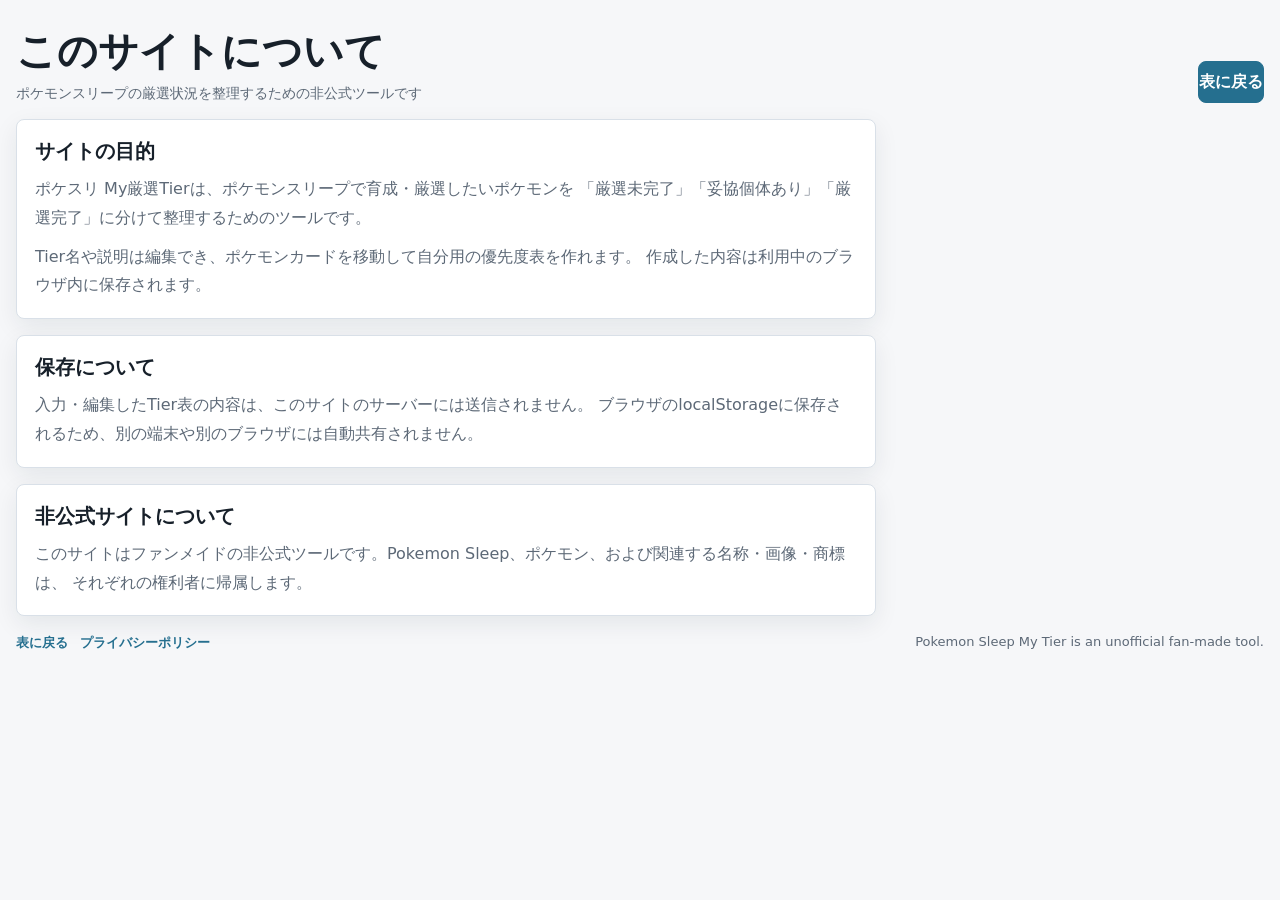
==== about.html @ 9cdc772b "Add about and privacy pages" ====
<!doctype html>
<html lang="ja">
  <head>
    <meta charset="UTF-8" />
    <meta name="viewport" content="width=device-width, initial-scale=1.0" />
    <title>このサイトについて | ポケスリ My厳選Tier</title>
    <link rel="stylesheet" href="styles.css?v=20260520-1" />
  </head>
  <body>
    <div class="app-shell">
      <header class="app-header">
        <div>
          <h1>このサイトについて</h1>
          <p>ポケモンスリープの厳選状況を整理するための非公式ツールです</p>
        </div>
        <div class="header-actions">
          <a class="button-link primary-button" href="index.html">表に戻る</a>
        </div>
      </header>

      <main class="content-page">
        <section>
          <h2>サイトの目的</h2>
          <p>
            ポケスリ My厳選Tierは、ポケモンスリープで育成・厳選したいポケモンを
            「厳選未完了」「妥協個体あり」「厳選完了」に分けて整理するためのツールです。
          </p>
          <p>
            Tier名や説明は編集でき、ポケモンカードを移動して自分用の優先度表を作れます。
            作成した内容は利用中のブラウザ内に保存されます。
          </p>
        </section>

        <section>
          <h2>保存について</h2>
          <p>
            入力・編集したTier表の内容は、このサイトのサーバーには送信されません。
            ブラウザのlocalStorageに保存されるため、別の端末や別のブラウザには自動共有されません。
          </p>
        </section>

        <section>
          <h2>非公式サイトについて</h2>
          <p>
            このサイトはファンメイドの非公式ツールです。Pokemon Sleep、ポケモン、および関連する名称・画像・商標は、
            それぞれの権利者に帰属します。
          </p>
        </section>
      </main>

      <footer class="site-footer">
        <nav aria-label="サイト情報">
          <a href="index.html">表に戻る</a>
          <a href="privacy.html">プライバシーポリシー</a>
        </nav>
        <p>Pokemon Sleep My Tier is an unofficial fan-made tool.</p>
      </footer>
    </div>
  </body>
</html>
---- styles.css ----
:root {
  color-scheme: light;
  --tier-label-width: 96px;
  --bg: #f6f7f9;
  --surface: #ffffff;
  --surface-2: #eef2f6;
  --ink: #17202a;
  --muted: #5d6977;
  --line: #d9e0e8;
  --accent: #256f8f;
  --danger: #b54444;
  --shadow: 0 8px 24px rgba(18, 33, 48, 0.08);
}

* {
  box-sizing: border-box;
}

body {
  margin: 0;
  background: var(--bg);
  color: var(--ink);
  font-family: system-ui, -apple-system, BlinkMacSystemFont, "Segoe UI", sans-serif;
}

button,
input,
.button-link {
  font: inherit;
}

button,
.button-link {
  display: inline-grid;
  place-items: center;
  min-height: 42px;
  border: 1px solid var(--line);
  border-radius: 8px;
  background: var(--surface);
  color: var(--ink);
  font-weight: 700;
  cursor: pointer;
  text-decoration: none;
}

button:active {
  transform: translateY(1px);
}

.app-shell {
  width: min(1280px, 100%);
  margin: 0 auto;
  padding: 16px;
}

.app-header {
  display: flex;
  align-items: flex-end;
  justify-content: space-between;
  gap: 16px;
  padding: 8px 0 16px;
}

.app-header h1 {
  margin: 0;
  font-size: clamp(24px, 5vw, 40px);
  letter-spacing: 0;
}

.app-header p {
  margin: 6px 0 0;
  color: var(--muted);
  font-size: 14px;
}

.header-actions {
  display: flex;
  flex-wrap: wrap;
  justify-content: flex-end;
  gap: 8px;
}

.header-actions button {
  padding: 0 14px;
}

.primary-button {
  background: var(--accent);
  border-color: var(--accent);
  color: white;
}

.danger-button {
  color: var(--danger);
}

.content-page {
  display: grid;
  gap: 16px;
  max-width: 860px;
}

.content-page section {
  background: var(--surface);
  border: 1px solid var(--line);
  border-radius: 8px;
  padding: 18px;
  box-shadow: var(--shadow);
}

.content-page h2 {
  margin: 0 0 10px;
  font-size: 20px;
}

.content-page p {
  margin: 0;
  color: var(--muted);
  line-height: 1.8;
}

.content-page p + p {
  margin-top: 10px;
}

.site-footer {
  display: flex;
  flex-wrap: wrap;
  justify-content: space-between;
  gap: 10px 16px;
  padding: 18px 0 6px;
  color: var(--muted);
  font-size: 13px;
}

.site-footer nav {
  display: flex;
  flex-wrap: wrap;
  gap: 12px;
}

.site-footer a {
  color: var(--accent);
  font-weight: 700;
  text-decoration: none;
}

.site-footer p {
  margin: 0;
}

.workspace {
  display: block;
  overflow-x: auto;
  border: 1px solid var(--line);
  border-radius: 8px;
  background: var(--surface);
  box-shadow: var(--shadow);
}

.board-column {
  display: block;
  min-width: 980px;
}

.tier-panel,
.pokemon-panel,
.compact-panel {
  background: var(--surface);
  border: 0;
  border-radius: 0;
  box-shadow: none;
}

.tier-panel,
.compact-panel {
  min-width: 0;
}

.pokemon-panel,
.status-column {
  display: none;
}

.unfinished-panel {
  min-height: auto;
}

.section-title-row {
  display: flex;
  min-height: 62px;
  align-items: center;
  padding: 12px;
  border-bottom: 1px solid var(--line);
  background: #fbfcfd;
}

.section-title-row h2 {
  margin: 0;
  font-size: 20px;
}

.tier-board {
  padding: 0;
}

.tier-table-header {
  display: grid;
  grid-template-columns: var(--tier-label-width) minmax(220px, 1fr) minmax(220px, 1fr) minmax(220px, 1fr) 36px;
  min-height: 42px;
  border-bottom: 1px solid var(--line);
  background: var(--surface-2);
  color: var(--muted);
  font-size: 12px;
  font-weight: 800;
}

.tier-table-header div {
  display: grid;
  place-items: center;
  padding: 8px;
  border-right: 1px solid var(--line);
}

.tier-table-header div:last-child {
  border-right: 0;
}

.tier-filter-bar {
  display: grid;
  grid-template-columns: minmax(180px, 1fr) auto 160px;
  gap: 10px;
  align-items: center;
  margin-bottom: 12px;
  padding: 12px;
  border: 1px solid var(--line);
  border-radius: 8px;
  background: var(--surface);
  box-shadow: var(--shadow);
}

.tier-row {
  display: grid;
  grid-template-columns: var(--tier-label-width) minmax(220px, 1fr) minmax(220px, 1fr) minmax(220px, 1fr) 36px;
  min-height: 104px;
  border: 1px solid var(--line);
  border-width: 0 0 1px;
  border-radius: 0;
  overflow: hidden;
  background: var(--surface);
}

.tier-row + .tier-row {
  margin-top: 0;
}

.tier-label {
  display: grid;
  place-items: center;
  padding: 8px;
  border-right: 1px solid var(--line);
  background: var(--tier-color);
}

.tier-label input {
  width: 100%;
  border: 0;
  border-radius: 4px;
  background: rgba(255, 255, 255, 0.72);
  color: #101820;
  text-align: center;
  font-size: 22px;
  font-weight: 800;
}

.tier-label .tier-description-input {
  appearance: none;
  margin-top: 6px;
  min-height: 30px;
  border: 0;
  border-radius: 0;
  background: transparent;
  background-color: transparent;
  box-shadow: none;
  padding: 0;
  font-size: 12px;
  font-weight: 700;
  line-height: 1.2;
}

.tier-dropzone {
  display: flex;
  flex-wrap: wrap;
  align-content: flex-start;
  gap: 8px;
  min-height: 104px;
  padding: 8px;
  border-right: 1px solid var(--line);
}

.tier-actions {
  display: grid;
  align-content: center;
  gap: 4px;
  padding: 6px;
  background: var(--surface-2);
}

.tier-actions button {
  min-height: 32px;
  width: 30px;
  padding: 0;
}

.panel-head {
  z-index: 2;
  display: grid;
  gap: 10px;
  padding: 12px;
  min-height: 62px;
  background: #fbfcfd;
  border-bottom: 1px solid var(--line);
  border-radius: 0;
}

.panel-head h2 {
  margin: 0;
  font-size: 18px;
}

#poolCount,
#compromiseCount,
#finishedCount {
  color: var(--muted);
  font-size: 13px;
}

#searchInput {
  width: 100%;
  min-height: 40px;
  border: 1px solid var(--line);
  border-radius: 8px;
  padding: 0 12px;
}

.filter-row {
  display: flex;
  flex-wrap: wrap;
  gap: 6px;
}

.filter-chip {
  min-height: 34px;
  padding: 0 10px;
  border-radius: 6px;
  color: var(--muted);
  font-size: 13px;
}

.filter-chip.active {
  border-color: var(--accent);
  background: rgba(37, 111, 143, 0.1);
  color: var(--accent);
}

#typeFilter {
  min-height: 40px;
  width: 100%;
  border: 1px solid var(--line);
  border-radius: 8px;
  padding: 0 10px;
  background: var(--surface);
  color: var(--ink);
  font: inherit;
}

.pokemon-grid {
  display: grid;
  grid-template-columns: repeat(auto-fill, minmax(86px, 1fr));
  gap: 8px;
  padding: 12px;
}

.compact-board {
  display: grid;
  gap: 0;
  padding: 0;
}

.compact-row {
  grid-template-columns: var(--tier-label-width) minmax(0, 1fr);
  min-height: 104px;
}

.compact-row .tier-label {
  padding: 6px;
}

.compact-row .tier-label strong {
  display: grid;
  place-items: center;
  width: 100%;
  min-height: 34px;
  border-radius: 4px;
  background: rgba(255, 255, 255, 0.72);
  font-size: 22px;
  font-weight: 800;
}

.finished-description {
  width: 100%;
  margin-top: 6px;
  color: #101820;
  font-size: 11px;
  font-weight: 700;
  line-height: 1.2;
  overflow-wrap: anywhere;
  text-align: center;
}

.compact-row .pokemon-card {
  min-width: 76px;
}

.pokemon-card {
  touch-action: none;
  display: grid;
  justify-items: center;
  gap: 4px;
  min-width: 76px;
  min-height: 88px;
  border: 1px solid var(--line);
  border-radius: 4px;
  padding: 6px;
  background: #fbfcfd;
  color: var(--ink);
  user-select: none;
}

.pokemon-card.new-pokemon {
  border-color: #d8a800;
  background: #fff3a6;
}

.pokemon-card.dragging {
  opacity: 0.45;
}

.pokemon-card img {
  width: 44px;
  height: 44px;
  object-fit: contain;
}

.fallback-icon {
  display: grid;
  place-items: center;
  width: 44px;
  height: 44px;
  border-radius: 50%;
  background: var(--surface-2);
  color: var(--accent);
  font-weight: 800;
}

.pokemon-card span {
  width: 100%;
  min-height: 28px;
  display: grid;
  place-items: center;
  text-align: center;
  font-size: 12px;
  font-weight: 700;
  line-height: 1.15;
  overflow-wrap: anywhere;
}

.pokemon-meta {
  color: var(--muted);
  font-size: 10px;
}

.drop-hover {
  outline: 3px solid rgba(37, 111, 143, 0.28);
  outline-offset: -4px;
}

dialog {
  width: min(360px, calc(100% - 24px));
  border: 0;
  border-radius: 8px;
  padding: 0;
  box-shadow: 0 18px 48px rgba(0, 0, 0, 0.24);
}

dialog::backdrop {
  background: rgba(16, 24, 32, 0.45);
}

dialog form {
  display: grid;
  gap: 12px;
  padding: 16px;
}

.dialog-title-row {
  display: flex;
  align-items: baseline;
  justify-content: space-between;
  gap: 12px;
}

dialog h2 {
  margin: 0;
  font-size: 20px;
}

.detail-link {
  min-height: auto;
  border: 0;
  background: transparent;
  color: var(--accent);
  padding: 0;
  font-size: 12px;
  font-weight: 700;
  text-decoration: underline;
}

.move-targets {
  display: grid;
  grid-template-columns: repeat(2, minmax(0, 1fr));
  gap: 8px;
}

.move-targets button {
  width: 100%;
}

@media (max-width: 860px) {
  .app-shell {
    padding: 10px;
  }

  .app-header {
    display: grid;
    align-items: start;
  }

  .header-actions {
    display: grid;
    grid-template-columns: repeat(3, minmax(0, 1fr));
  }

  .workspace {
    display: block;
  }

  .board-column {
    min-width: 900px;
  }

  .status-column,
  .finished-panel,
  .compromise-panel {
    position: relative;
    top: auto;
    max-height: none;
    overflow: visible;
  }

  .tier-filter-bar {
    grid-template-columns: 1fr;
  }

  .tier-row {
    grid-template-columns: var(--tier-label-width) minmax(190px, 1fr) minmax(190px, 1fr) minmax(190px, 1fr) 36px;
    min-height: 104px;
  }

  .tier-label input {
    font-size: 22px;
  }

  .tier-dropzone {
    min-height: 76px;
    gap: 6px;
    padding: 6px;
  }

  .pokemon-grid {
    grid-template-columns: repeat(auto-fill, minmax(72px, 1fr));
    max-height: none;
  }

  .pokemon-card {
    min-width: 68px;
    min-height: 80px;
    padding: 5px;
  }

  .pokemon-card img {
    width: 38px;
    height: 38px;
  }
}
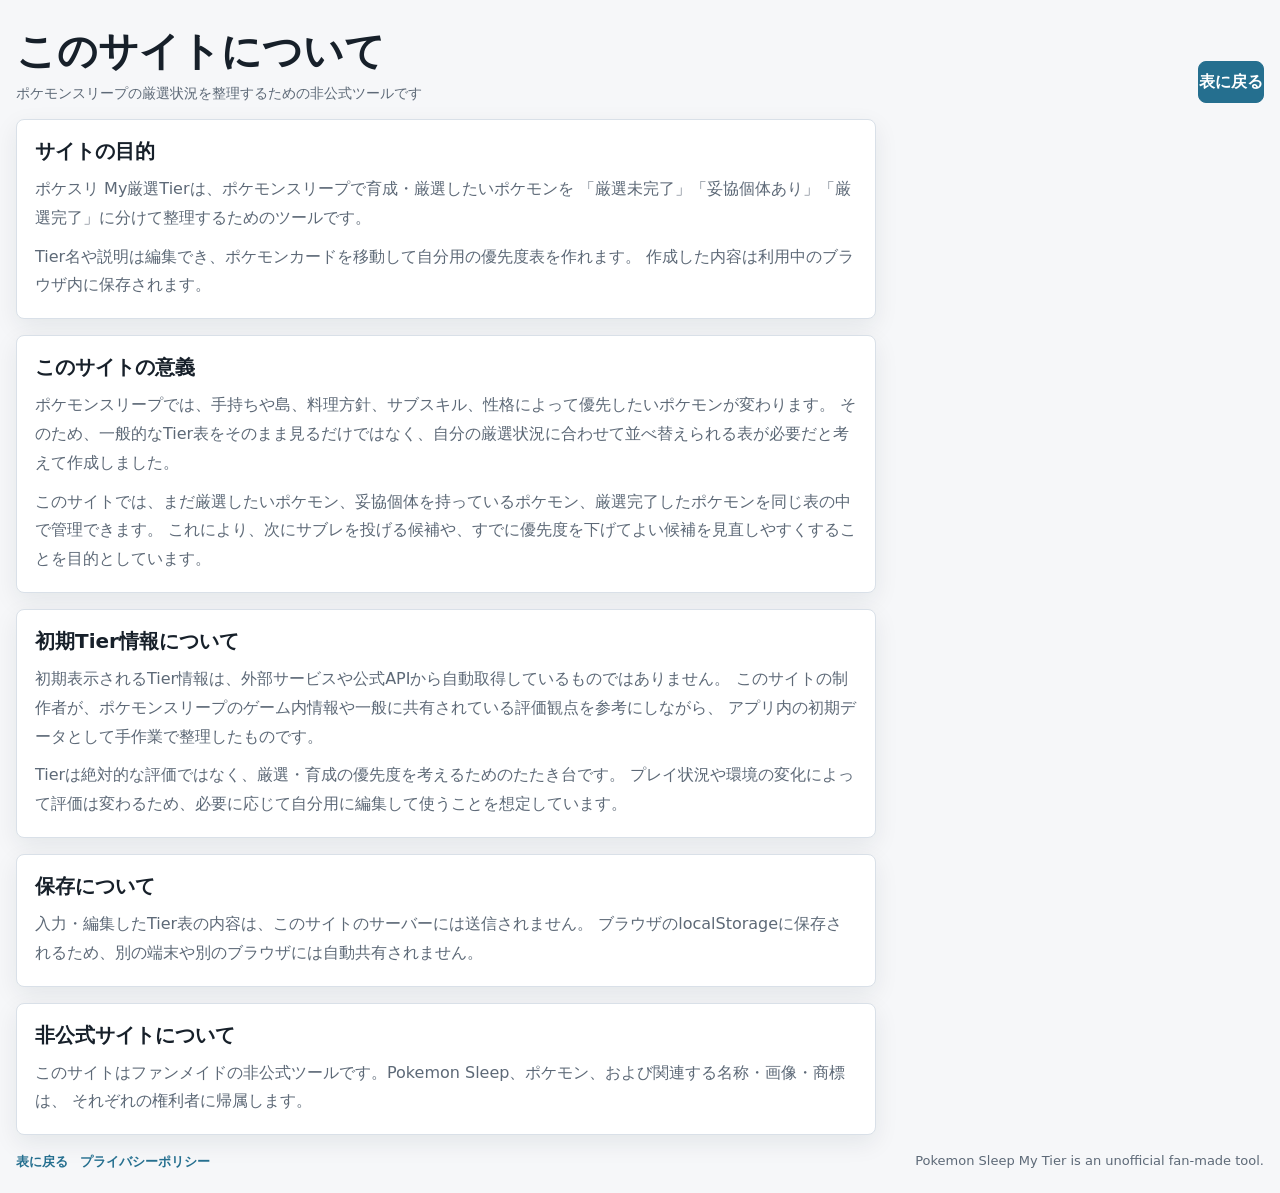
==== commit b48820d3: "Add site purpose and tier source notes" ====
--- a/about.html
+++ b/about.html
@@ -32,6 +32,31 @@
         </section>
 
         <section>
+          <h2>このサイトの意義</h2>
+          <p>
+            ポケモンスリープでは、手持ちや島、料理方針、サブスキル、性格によって優先したいポケモンが変わります。
+            そのため、一般的なTier表をそのまま見るだけではなく、自分の厳選状況に合わせて並べ替えられる表が必要だと考えて作成しました。
+          </p>
+          <p>
+            このサイトでは、まだ厳選したいポケモン、妥協個体を持っているポケモン、厳選完了したポケモンを同じ表の中で管理できます。
+            これにより、次にサブレを投げる候補や、すでに優先度を下げてよい候補を見直しやすくすることを目的としています。
+          </p>
+        </section>
+
+        <section>
+          <h2>初期Tier情報について</h2>
+          <p>
+            初期表示されるTier情報は、外部サービスや公式APIから自動取得しているものではありません。
+            このサイトの制作者が、ポケモンスリープのゲーム内情報や一般に共有されている評価観点を参考にしながら、
+            アプリ内の初期データとして手作業で整理したものです。
+          </p>
+          <p>
+            Tierは絶対的な評価ではなく、厳選・育成の優先度を考えるためのたたき台です。
+            プレイ状況や環境の変化によって評価は変わるため、必要に応じて自分用に編集して使うことを想定しています。
+          </p>
+        </section>
+
+        <section>
           <h2>保存について</h2>
           <p>
             入力・編集したTier表の内容は、このサイトのサーバーには送信されません。
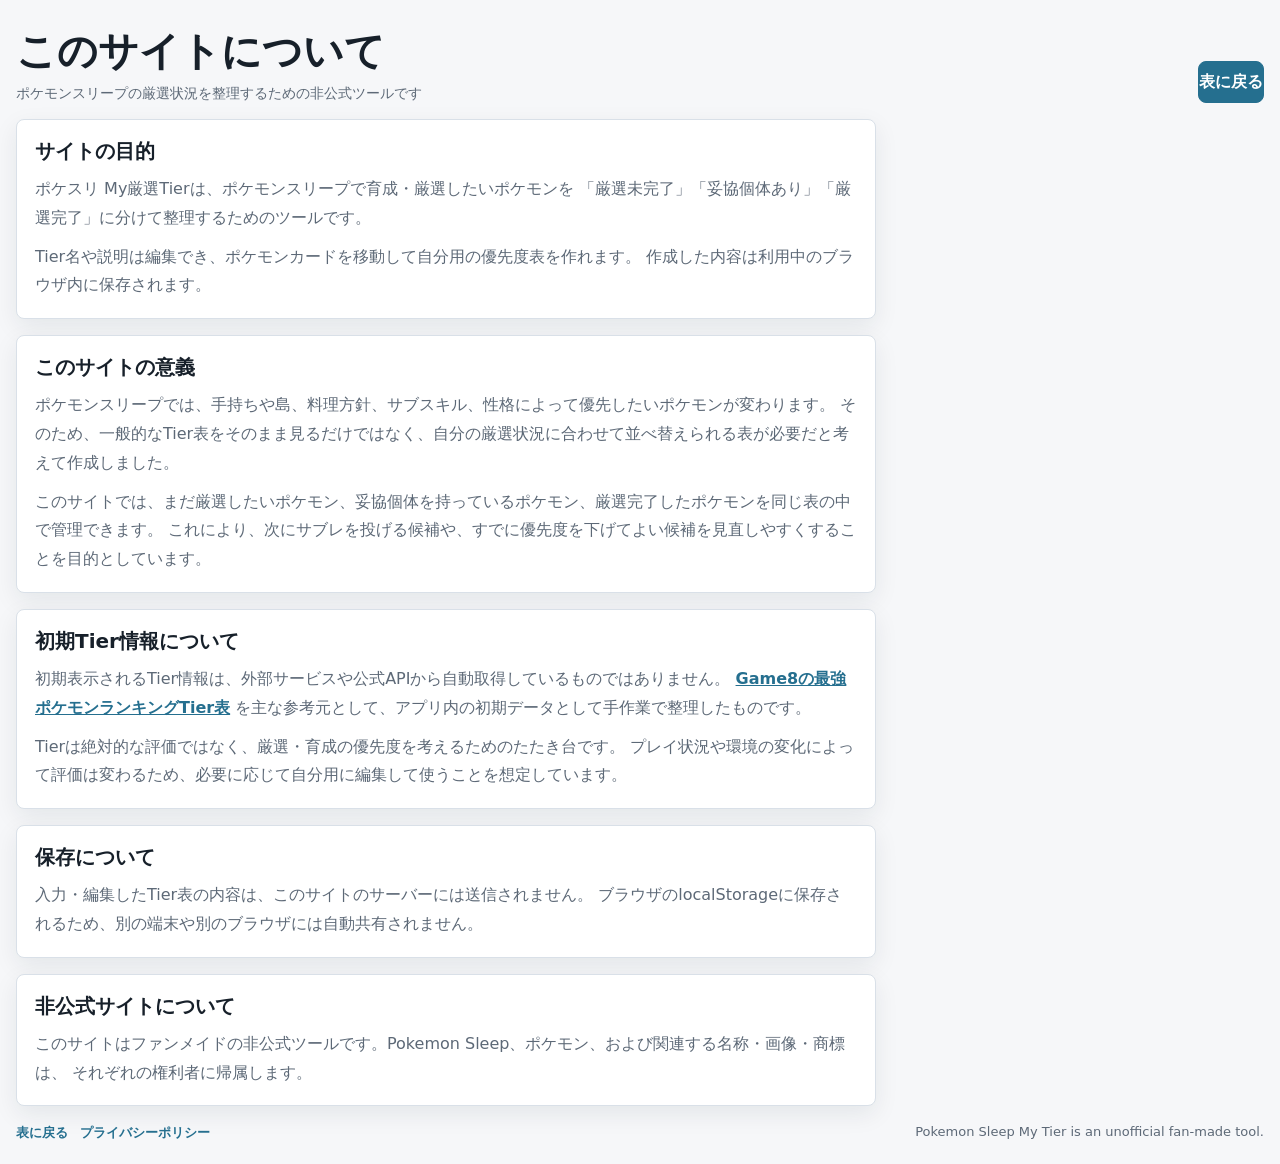
==== commit 87059621: "Add tier source explanation" ====
--- a/about.html
+++ b/about.html
@@ -47,8 +47,8 @@
           <h2>初期Tier情報について</h2>
           <p>
             初期表示されるTier情報は、外部サービスや公式APIから自動取得しているものではありません。
-            このサイトの制作者が、ポケモンスリープのゲーム内情報や一般に共有されている評価観点を参考にしながら、
-            アプリ内の初期データとして手作業で整理したものです。
+            <a href="https://game8.jp/pokemonsleep/542600" target="_blank" rel="noopener">Game8の最強ポケモンランキングTier表</a>
+            を主な参考元として、アプリ内の初期データとして手作業で整理したものです。
           </p>
           <p>
             Tierは絶対的な評価ではなく、厳選・育成の優先度を考えるためのたたき台です。
--- a/styles.css
+++ b/styles.css
@@ -117,6 +117,11 @@
   margin: 0;
   color: var(--muted);
   line-height: 1.8;
+}
+
+.content-page a {
+  color: var(--accent);
+  font-weight: 700;
 }
 
 .content-page p + p {
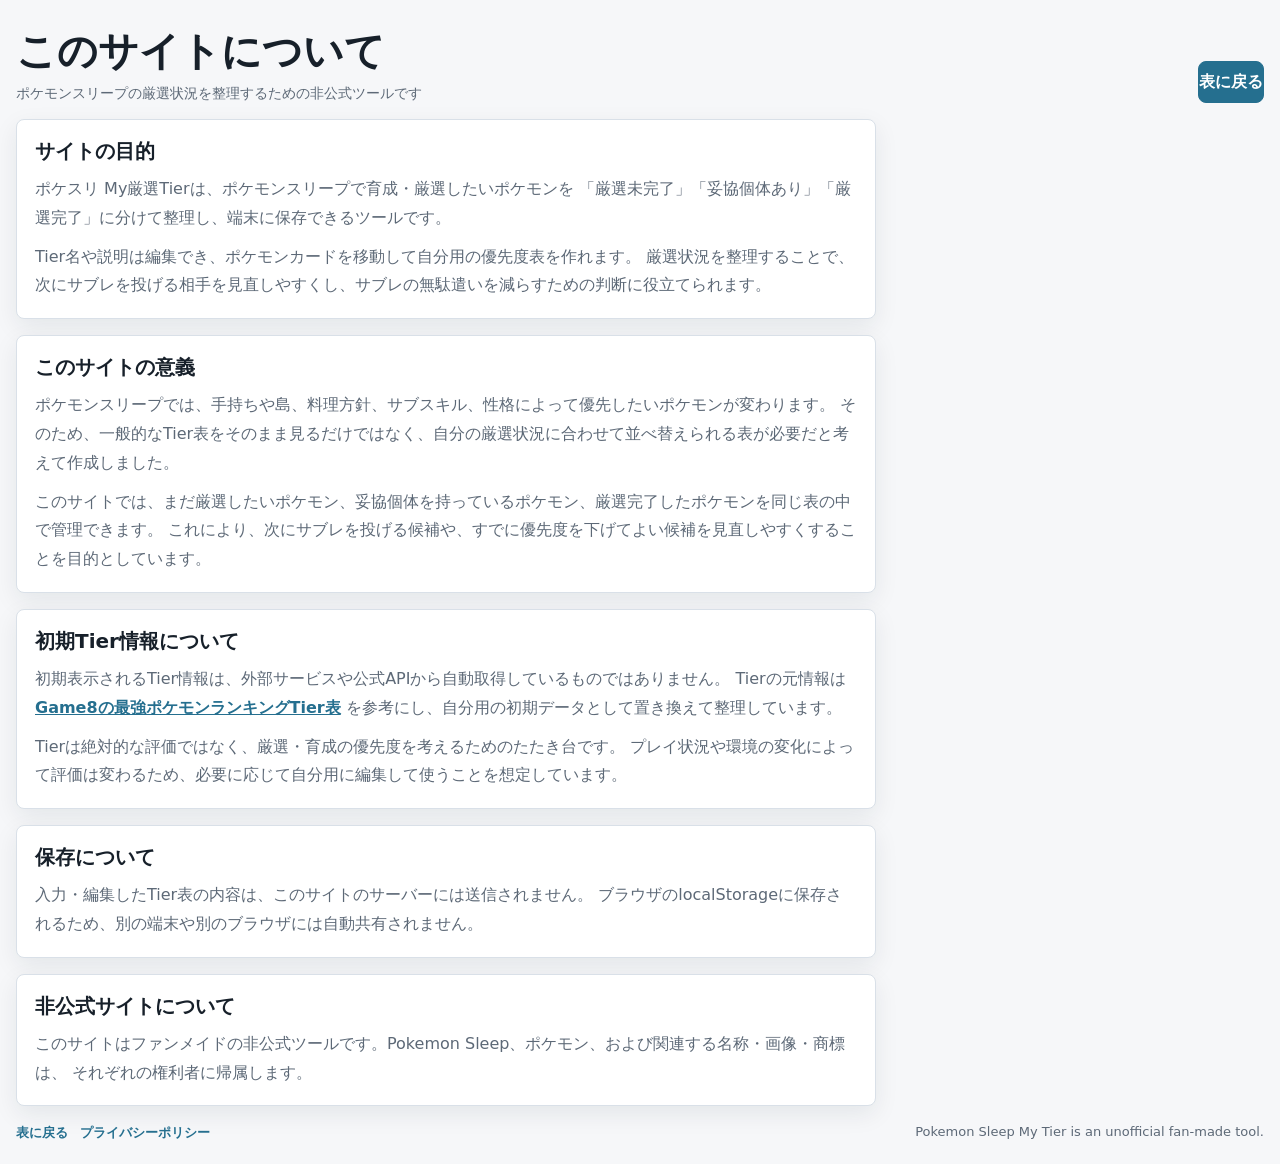
==== commit 1509591d: "Update site explanation copy" ====
--- a/about.html
+++ b/about.html
@@ -23,11 +23,11 @@
           <h2>サイトの目的</h2>
           <p>
             ポケスリ My厳選Tierは、ポケモンスリープで育成・厳選したいポケモンを
-            「厳選未完了」「妥協個体あり」「厳選完了」に分けて整理するためのツールです。
+            「厳選未完了」「妥協個体あり」「厳選完了」に分けて整理し、端末に保存できるツールです。
           </p>
           <p>
             Tier名や説明は編集でき、ポケモンカードを移動して自分用の優先度表を作れます。
-            作成した内容は利用中のブラウザ内に保存されます。
+            厳選状況を整理することで、次にサブレを投げる相手を見直しやすくし、サブレの無駄遣いを減らすための判断に役立てられます。
           </p>
         </section>
 
@@ -47,8 +47,9 @@
           <h2>初期Tier情報について</h2>
           <p>
             初期表示されるTier情報は、外部サービスや公式APIから自動取得しているものではありません。
+            Tierの元情報は
             <a href="https://game8.jp/pokemonsleep/542600" target="_blank" rel="noopener">Game8の最強ポケモンランキングTier表</a>
-            を主な参考元として、アプリ内の初期データとして手作業で整理したものです。
+            を参考にし、自分用の初期データとして置き換えて整理しています。
           </p>
           <p>
             Tierは絶対的な評価ではなく、厳選・育成の優先度を考えるためのたたき台です。
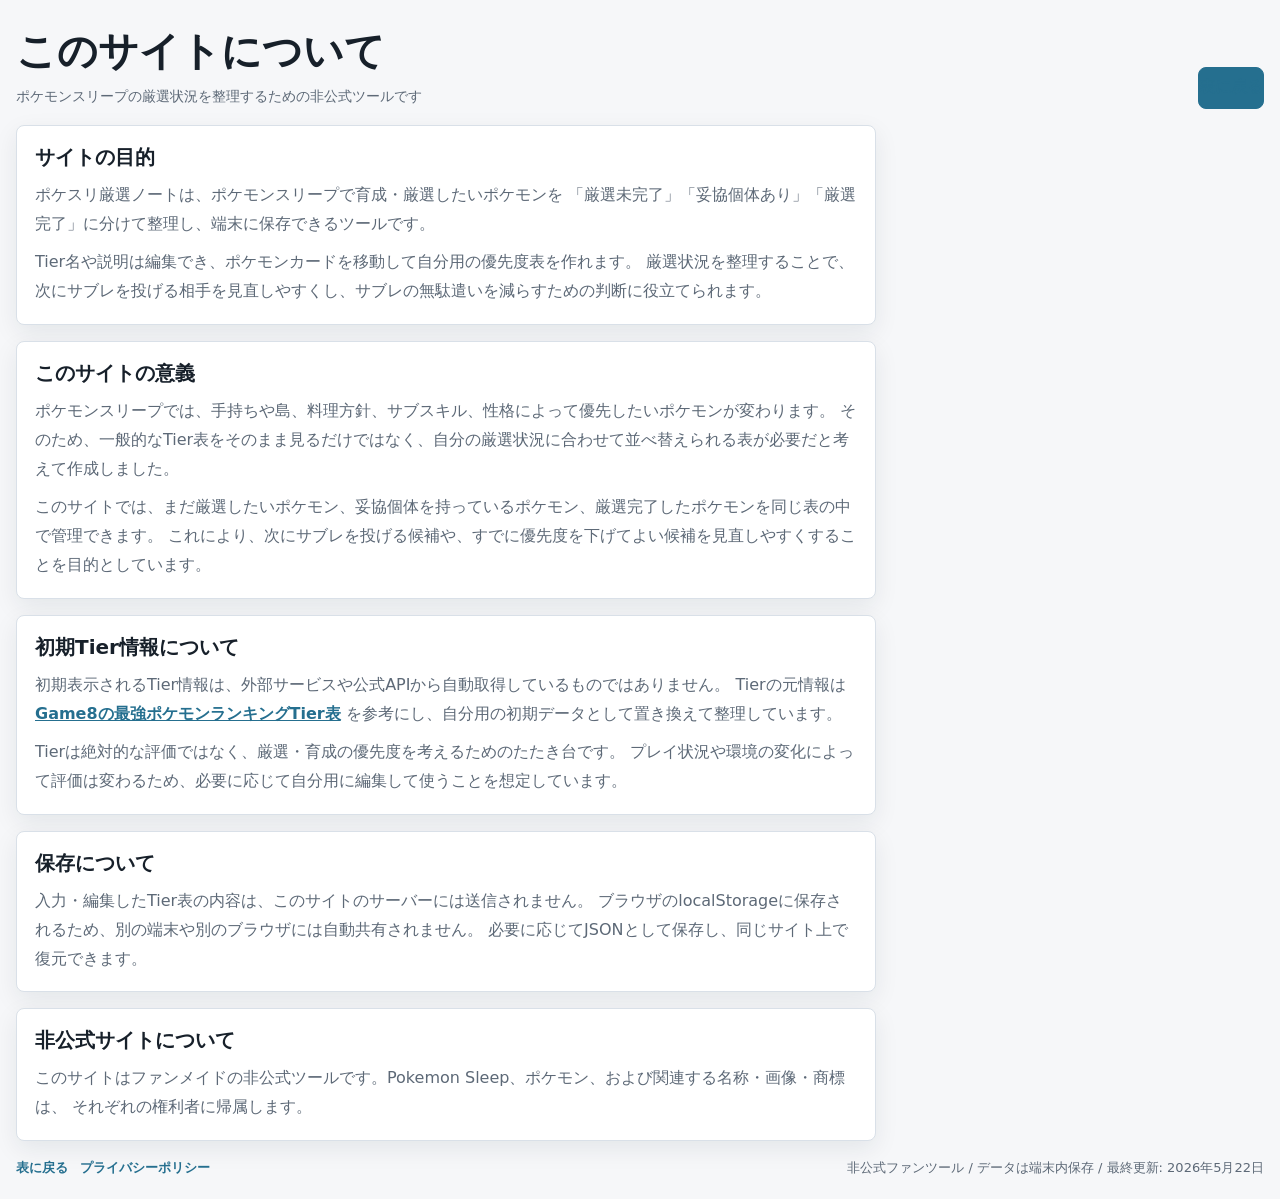
==== commit cca9ba41: "Improve app usability and publish readiness" ====
--- a/about.html
+++ b/about.html
@@ -3,8 +3,8 @@
   <head>
     <meta charset="UTF-8" />
     <meta name="viewport" content="width=device-width, initial-scale=1.0" />
-    <title>このサイトについて | ポケスリ My厳選Tier</title>
-    <link rel="stylesheet" href="styles.css?v=20260520-1" />
+    <title>このサイトについて | ポケスリ厳選ノート</title>
+    <link rel="stylesheet" href="styles.css?v=20260522-2" />
   </head>
   <body>
     <div class="app-shell">
@@ -22,7 +22,7 @@
         <section>
           <h2>サイトの目的</h2>
           <p>
-            ポケスリ My厳選Tierは、ポケモンスリープで育成・厳選したいポケモンを
+            ポケスリ厳選ノートは、ポケモンスリープで育成・厳選したいポケモンを
             「厳選未完了」「妥協個体あり」「厳選完了」に分けて整理し、端末に保存できるツールです。
           </p>
           <p>
@@ -62,6 +62,7 @@
           <p>
             入力・編集したTier表の内容は、このサイトのサーバーには送信されません。
             ブラウザのlocalStorageに保存されるため、別の端末や別のブラウザには自動共有されません。
+            必要に応じてJSONとして保存し、同じサイト上で復元できます。
           </p>
         </section>
 
@@ -79,7 +80,7 @@
           <a href="index.html">表に戻る</a>
           <a href="privacy.html">プライバシーポリシー</a>
         </nav>
-        <p>Pokemon Sleep My Tier is an unofficial fan-made tool.</p>
+        <p>非公式ファンツール / データは端末内保存 / 最終更新: 2026年5月22日</p>
       </footer>
     </div>
   </body>
--- a/styles.css
+++ b/styles.css
@@ -25,6 +25,7 @@
 
 button,
 input,
+textarea,
 .button-link {
   font: inherit;
 }
@@ -71,17 +72,12 @@
   margin: 6px 0 0;
   color: var(--muted);
   font-size: 14px;
-}
-
-.header-actions {
-  display: flex;
-  flex-wrap: wrap;
-  justify-content: flex-end;
-  gap: 8px;
-}
-
-.header-actions button {
-  padding: 0 14px;
+  line-height: 1.7;
+}
+
+.app-header a {
+  color: var(--accent);
+  font-weight: 700;
 }
 
 .primary-button {
@@ -152,6 +148,18 @@
 
 .site-footer p {
   margin: 0;
+}
+
+.page-actions {
+  display: flex;
+  flex-wrap: wrap;
+  justify-content: flex-end;
+  gap: 8px;
+  margin-top: 12px;
+}
+
+.page-actions button {
+  padding: 0 14px;
 }
 
 .workspace {
@@ -233,15 +241,118 @@
 
 .tier-filter-bar {
   display: grid;
-  grid-template-columns: minmax(180px, 1fr) auto 160px;
-  gap: 10px;
+  grid-template-columns: repeat(6, minmax(0, 1fr));
+  gap: 12px;
+  align-items: end;
+}
+
+.filter-field {
+  display: grid;
+  gap: 6px;
+  min-width: 0;
+}
+
+.filter-field > span {
+  color: var(--muted);
+  font-size: 12px;
+  font-weight: 700;
+}
+
+.filter-panel {
+  margin-bottom: 12px;
+  border: 1px solid var(--line);
+  border-radius: 10px;
+  background: #eef1f5;
+  box-shadow: none;
+}
+
+.filter-panel-head {
+  display: flex;
+  justify-content: flex-start;
+  padding: 8px 10px;
+  border-bottom: 1px solid var(--line);
+  background: transparent;
+}
+
+.filter-toggle-button {
+  display: flex;
   align-items: center;
-  margin-bottom: 12px;
+  justify-content: space-between;
+  width: 100%;
+  min-height: 32px;
+  padding: 0 2px;
+  border-radius: 0;
+  border: 0;
+  background: transparent;
+  color: var(--ink);
+  font-size: 13px;
+  text-align: left;
+}
+
+.filter-toggle-label {
+  flex: 1 1 auto;
+  font-weight: 700;
+}
+
+.filter-toggle-icon {
+  flex: 0 0 auto;
+  width: 0;
+  height: 0;
+  margin-left: 10px;
+  border-left: 5px solid transparent;
+  border-right: 5px solid transparent;
+  border-top: 6px solid currentColor;
+  transition: transform 0.18s ease;
+  opacity: 0.72;
+}
+
+.filter-panel.is-open .filter-toggle-icon {
+  transform: rotate(180deg);
+}
+
+.filter-panel:not(.is-open) .filter-panel-head {
+  border-bottom: 0;
+}
+
+.filter-panel .tier-filter-bar {
   padding: 12px;
-  border: 1px solid var(--line);
-  border-radius: 8px;
-  background: var(--surface);
-  box-shadow: var(--shadow);
+  background: transparent;
+}
+
+.filter-panel:not(.is-open) .tier-filter-bar {
+  display: none;
+}
+
+.filter-search {
+  min-width: 0;
+}
+
+.active-filters {
+  grid-column: 1 / -1;
+  display: flex;
+  flex-wrap: wrap;
+  gap: 8px;
+  padding-top: 2px;
+}
+
+.active-filters[hidden] {
+  display: none;
+}
+
+.active-filters button {
+  min-height: 30px;
+  padding: 0 10px;
+  border-color: #c7d1dc;
+  border-radius: 999px;
+  background: #e4eaf1;
+  color: var(--ink);
+  font-size: 12px;
+  font-weight: 700;
+}
+
+.active-filters .clear-filters-button {
+  background: transparent;
+  color: var(--accent);
 }
 
 .tier-row {
@@ -281,16 +392,21 @@
 .tier-label .tier-description-input {
   appearance: none;
   margin-top: 6px;
-  min-height: 30px;
+  width: 100%;
+  min-height: 44px;
   border: 0;
   border-radius: 0;
   background: transparent;
   background-color: transparent;
   box-shadow: none;
-  padding: 0;
+  padding: 1px 0 2px;
   font-size: 12px;
   font-weight: 700;
-  line-height: 1.2;
+  line-height: 1.35;
+  resize: none;
+  overflow: hidden;
+  overflow-wrap: anywhere;
+  text-align: center;
 }
 
 .tier-dropzone {
@@ -346,37 +462,28 @@
   border: 1px solid var(--line);
   border-radius: 8px;
   padding: 0 12px;
-}
-
-.filter-row {
-  display: flex;
-  flex-wrap: wrap;
-  gap: 6px;
-}
-
-.filter-chip {
-  min-height: 34px;
-  padding: 0 10px;
-  border-radius: 6px;
-  color: var(--muted);
-  font-size: 13px;
-}
-
-.filter-chip.active {
-  border-color: var(--accent);
-  background: rgba(37, 111, 143, 0.1);
-  color: var(--accent);
-}
-
-#typeFilter {
+  background: #edf1f5;
+}
+
+#typeFilter,
+#specialtyFilter,
+#fieldFilter,
+#ingredientFilter,
+#ingredientScopeFilter {
   min-height: 40px;
   width: 100%;
   border: 1px solid var(--line);
   border-radius: 8px;
   padding: 0 10px;
-  background: var(--surface);
+  background: #edf1f5;
   color: var(--ink);
   font: inherit;
+}
+
+@media (max-width: 1180px) {
+  .tier-filter-bar {
+    grid-template-columns: repeat(3, minmax(0, 1fr));
+  }
 }
 
 .pokemon-grid {
@@ -428,7 +535,7 @@
 }
 
 .pokemon-card {
-  touch-action: none;
+  touch-action: auto;
   display: grid;
   justify-items: center;
   gap: 4px;
@@ -491,7 +598,7 @@
 }
 
 dialog {
-  width: min(360px, calc(100% - 24px));
+  width: min(460px, calc(100% - 24px));
   border: 0;
   border-radius: 8px;
   padding: 0;
@@ -531,6 +638,33 @@
   text-decoration: underline;
 }
 
+.pokemon-info-fields {
+  display: grid;
+  gap: 10px;
+  padding: 10px;
+  border: 1px solid var(--line);
+  border-radius: 8px;
+  background: #fbfcfd;
+}
+
+.pokemon-info-item {
+  display: grid;
+  gap: 5px;
+}
+
+.pokemon-info-fields span {
+  color: var(--muted);
+  font-size: 12px;
+  font-weight: 800;
+}
+
+.pokemon-info-item strong {
+  color: var(--ink);
+  font-size: 14px;
+  line-height: 1.4;
+  overflow-wrap: anywhere;
+}
+
 .move-targets {
   display: grid;
   grid-template-columns: repeat(2, minmax(0, 1fr));
@@ -539,6 +673,14 @@
 
 .move-targets button {
   width: 100%;
+}
+
+.move-group-title {
+  grid-column: 1 / -1;
+  padding-top: 4px;
+  color: var(--muted);
+  font-size: 12px;
+  font-weight: 800;
 }
 
 @media (max-width: 860px) {
@@ -551,9 +693,10 @@
     align-items: start;
   }
 
-  .header-actions {
+  .page-actions {
     display: grid;
-    grid-template-columns: repeat(3, minmax(0, 1fr));
+    grid-template-columns: repeat(2, minmax(0, 1fr));
+    justify-content: stretch;
   }
 
   .workspace {
@@ -607,4 +750,20 @@
     width: 38px;
     height: 38px;
   }
-}
+
+  dialog {
+    width: min(520px, calc(100% - 16px));
+  }
+
+  dialog form {
+    padding: 12px;
+  }
+
+  .move-targets {
+    grid-template-columns: 1fr 1fr;
+  }
+
+  .move-targets button {
+    min-height: 46px;
+  }
+}
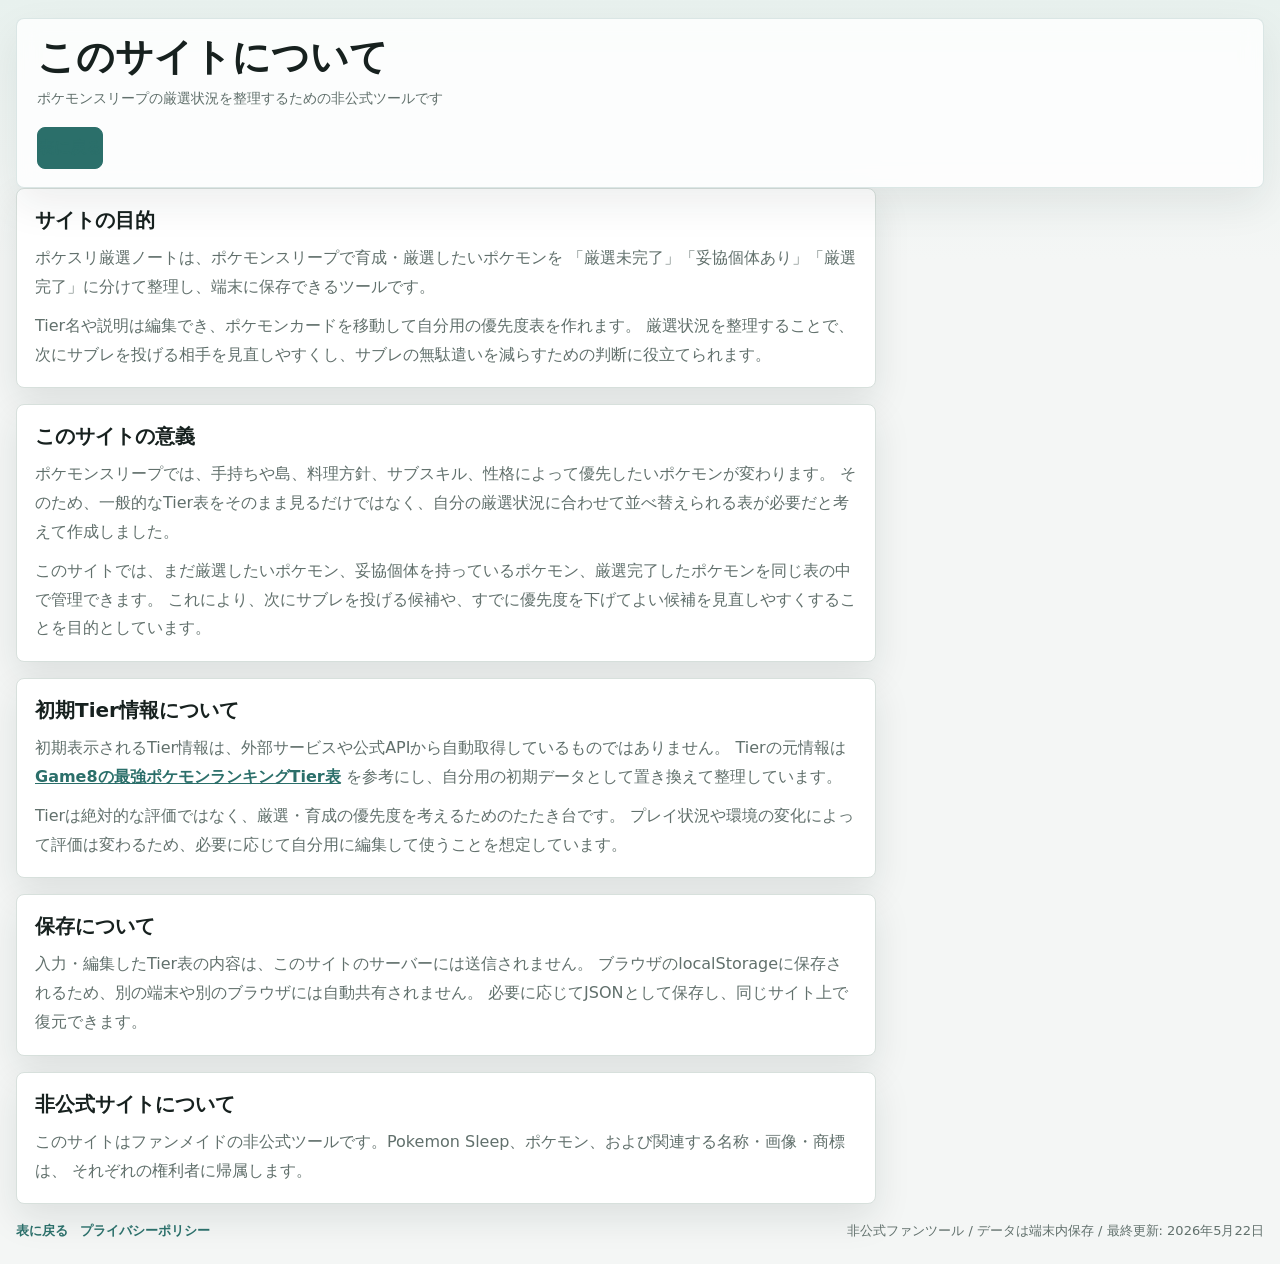
==== commit f3a3fda9: "Add biscuit check favicon" ====
--- a/about.html
+++ b/about.html
@@ -4,6 +4,7 @@
     <meta charset="UTF-8" />
     <meta name="viewport" content="width=device-width, initial-scale=1.0" />
     <title>このサイトについて | ポケスリ厳選ノート</title>
+    <link rel="icon" href="assets/favicon.svg" type="image/svg+xml" />
     <link rel="stylesheet" href="styles.css?v=20260522-2" />
   </head>
   <body>
--- a/styles.css
+++ b/styles.css
@@ -1,15 +1,18 @@
 :root {
   color-scheme: light;
   --tier-label-width: 96px;
-  --bg: #f6f7f9;
+  --bg: #f4f6f5;
   --surface: #ffffff;
-  --surface-2: #eef2f6;
-  --ink: #17202a;
-  --muted: #5d6977;
-  --line: #d9e0e8;
-  --accent: #256f8f;
+  --surface-2: #edf2ef;
+  --ink: #17211f;
+  --muted: #61706c;
+  --line: #d7e0dc;
+  --accent: #2b6f6a;
+  --accent-strong: #19544f;
+  --accent-soft: #dcecea;
+  --warm: #c67c3f;
   --danger: #b54444;
-  --shadow: 0 8px 24px rgba(18, 33, 48, 0.08);
+  --shadow: 0 14px 36px rgba(20, 42, 38, 0.1);
 }
 
 * {
@@ -18,7 +21,9 @@
 
 body {
   margin: 0;
-  background: var(--bg);
+  background:
+    linear-gradient(180deg, #e8f1ee 0, #f4f6f5 260px),
+    var(--bg);
   color: var(--ink);
   font-family: system-ui, -apple-system, BlinkMacSystemFont, "Segoe UI", sans-serif;
 }
@@ -42,6 +47,13 @@
   font-weight: 700;
   cursor: pointer;
   text-decoration: none;
+  transition: background-color 0.16s ease, border-color 0.16s ease, box-shadow 0.16s ease, transform 0.16s ease;
+}
+
+button:hover,
+.button-link:hover {
+  border-color: #b9c8c4;
+  box-shadow: 0 6px 16px rgba(20, 42, 38, 0.08);
 }
 
 button:active {
@@ -51,28 +63,45 @@
 .app-shell {
   width: min(1280px, 100%);
   margin: 0 auto;
-  padding: 16px;
+  padding: 18px 16px;
 }
 
 .app-header {
-  display: flex;
-  align-items: flex-end;
-  justify-content: space-between;
+  display: grid;
   gap: 16px;
-  padding: 8px 0 16px;
+  padding: 18px 20px;
+  border: 1px solid rgba(43, 111, 106, 0.16);
+  border-radius: 8px;
+  background: rgba(255, 255, 255, 0.82);
+  box-shadow: 0 16px 40px rgba(20, 42, 38, 0.08);
+  backdrop-filter: blur(10px);
+}
+
+.app-kicker {
+  display: inline-flex;
+  width: fit-content;
+  margin-bottom: 6px;
+  padding: 3px 8px;
+  border: 1px solid #c7ddd8;
+  border-radius: 999px;
+  background: var(--accent-soft);
+  color: var(--accent-strong);
+  font-size: 11px;
+  font-weight: 800;
 }
 
 .app-header h1 {
   margin: 0;
-  font-size: clamp(24px, 5vw, 40px);
+  font-size: 38px;
+  line-height: 1.08;
   letter-spacing: 0;
 }
 
 .app-header p {
-  margin: 6px 0 0;
+  margin: 8px 0 0;
   color: var(--muted);
   font-size: 14px;
-  line-height: 1.7;
+  line-height: 1.8;
 }
 
 .app-header a {
@@ -84,6 +113,11 @@
   background: var(--accent);
   border-color: var(--accent);
   color: white;
+}
+
+.primary-button:hover {
+  background: var(--accent-strong);
+  border-color: var(--accent-strong);
 }
 
 .danger-button {
@@ -169,6 +203,22 @@
   border-radius: 8px;
   background: var(--surface);
   box-shadow: var(--shadow);
+  scrollbar-color: #a9bbb6 #e7eeeb;
+  scrollbar-width: thin;
+}
+
+.workspace::-webkit-scrollbar {
+  height: 10px;
+}
+
+.workspace::-webkit-scrollbar-track {
+  background: #e7eeeb;
+}
+
+.workspace::-webkit-scrollbar-thumb {
+  border: 2px solid #e7eeeb;
+  border-radius: 999px;
+  background: #a9bbb6;
 }
 
 .board-column {
@@ -222,8 +272,8 @@
   grid-template-columns: var(--tier-label-width) minmax(220px, 1fr) minmax(220px, 1fr) minmax(220px, 1fr) 36px;
   min-height: 42px;
   border-bottom: 1px solid var(--line);
-  background: var(--surface-2);
-  color: var(--muted);
+  background: #213632;
+  color: #f8fbfa;
   font-size: 12px;
   font-weight: 800;
 }
@@ -232,7 +282,7 @@
   display: grid;
   place-items: center;
   padding: 8px;
-  border-right: 1px solid var(--line);
+  border-right: 1px solid rgba(255, 255, 255, 0.12);
 }
 
 .tier-table-header div:last-child {
@@ -259,10 +309,10 @@
 }
 
 .filter-panel {
-  margin-bottom: 12px;
+  margin: 14px 0 12px;
   border: 1px solid var(--line);
   border-radius: 10px;
-  background: #eef1f5;
+  background: rgba(237, 242, 239, 0.9);
   box-shadow: none;
 }
 
@@ -285,7 +335,7 @@
   border: 0;
   background: transparent;
   color: var(--ink);
-  font-size: 13px;
+  font-size: 14px;
   text-align: left;
 }
 
@@ -316,7 +366,9 @@
 
 .filter-panel .tier-filter-bar {
   padding: 12px;
-  background: transparent;
+  background: var(--surface);
+  border-top: 1px solid var(--line);
+  border-radius: 0 0 10px 10px;
 }
 
 .filter-panel:not(.is-open) .tier-filter-bar {
@@ -342,9 +394,9 @@
 .active-filters button {
   min-height: 30px;
   padding: 0 10px;
-  border-color: #c7d1dc;
+  border-color: #bfd1cc;
   border-radius: 999px;
-  background: #e4eaf1;
+  background: #dcecea;
   color: var(--ink);
   font-size: 12px;
   font-weight: 700;
@@ -366,6 +418,10 @@
   background: var(--surface);
 }
 
+.tier-row:nth-child(even) {
+  background: #fbfdfc;
+}
+
 .tier-row + .tier-row {
   margin-top: 0;
 }
@@ -382,7 +438,7 @@
   width: 100%;
   border: 0;
   border-radius: 4px;
-  background: rgba(255, 255, 255, 0.72);
+  background: rgba(255, 255, 255, 0.76);
   color: #101820;
   text-align: center;
   font-size: 22px;
@@ -417,6 +473,7 @@
   min-height: 104px;
   padding: 8px;
   border-right: 1px solid var(--line);
+  background: rgba(255, 255, 255, 0.38);
 }
 
 .tier-actions {
@@ -462,7 +519,7 @@
   border: 1px solid var(--line);
   border-radius: 8px;
   padding: 0 12px;
-  background: #edf1f5;
+  background: #f7faf9;
 }
 
 #typeFilter,
@@ -475,7 +532,7 @@
   border: 1px solid var(--line);
   border-radius: 8px;
   padding: 0 10px;
-  background: #edf1f5;
+  background: #f7faf9;
   color: var(--ink);
   font: inherit;
 }
@@ -541,17 +598,24 @@
   gap: 4px;
   min-width: 76px;
   min-height: 88px;
-  border: 1px solid var(--line);
-  border-radius: 4px;
+  border: 1px solid #d6e1dd;
+  border-radius: 8px;
   padding: 6px;
-  background: #fbfcfd;
+  background: #ffffff;
   color: var(--ink);
   user-select: none;
+  box-shadow: 0 4px 10px rgba(20, 42, 38, 0.06);
+}
+
+.pokemon-card:hover {
+  border-color: #98b8b1;
+  background: #f8fcfb;
+  transform: translateY(-1px);
 }
 
 .pokemon-card.new-pokemon {
   border-color: #d8a800;
-  background: #fff3a6;
+  background: #fff6bf;
 }
 
 .pokemon-card.dragging {
@@ -588,8 +652,12 @@
 }
 
 .pokemon-meta {
+  padding: 1px 6px;
+  border-radius: 999px;
+  background: #edf2ef;
   color: var(--muted);
   font-size: 10px;
+  font-weight: 800;
 }
 
 .drop-hover {
@@ -613,6 +681,7 @@
   display: grid;
   gap: 12px;
   padding: 16px;
+  background: #f8fbfa;
 }
 
 .dialog-title-row {
@@ -644,7 +713,7 @@
   padding: 10px;
   border: 1px solid var(--line);
   border-radius: 8px;
-  background: #fbfcfd;
+  background: #ffffff;
 }
 
 .pokemon-info-item {
@@ -673,6 +742,7 @@
 
 .move-targets button {
   width: 100%;
+  background: #ffffff;
 }
 
 .move-group-title {
@@ -691,6 +761,15 @@
   .app-header {
     display: grid;
     align-items: start;
+    padding: 14px;
+  }
+
+  .app-header h1 {
+    font-size: 30px;
+  }
+
+  .app-header p {
+    font-size: 13px;
   }
 
   .page-actions {
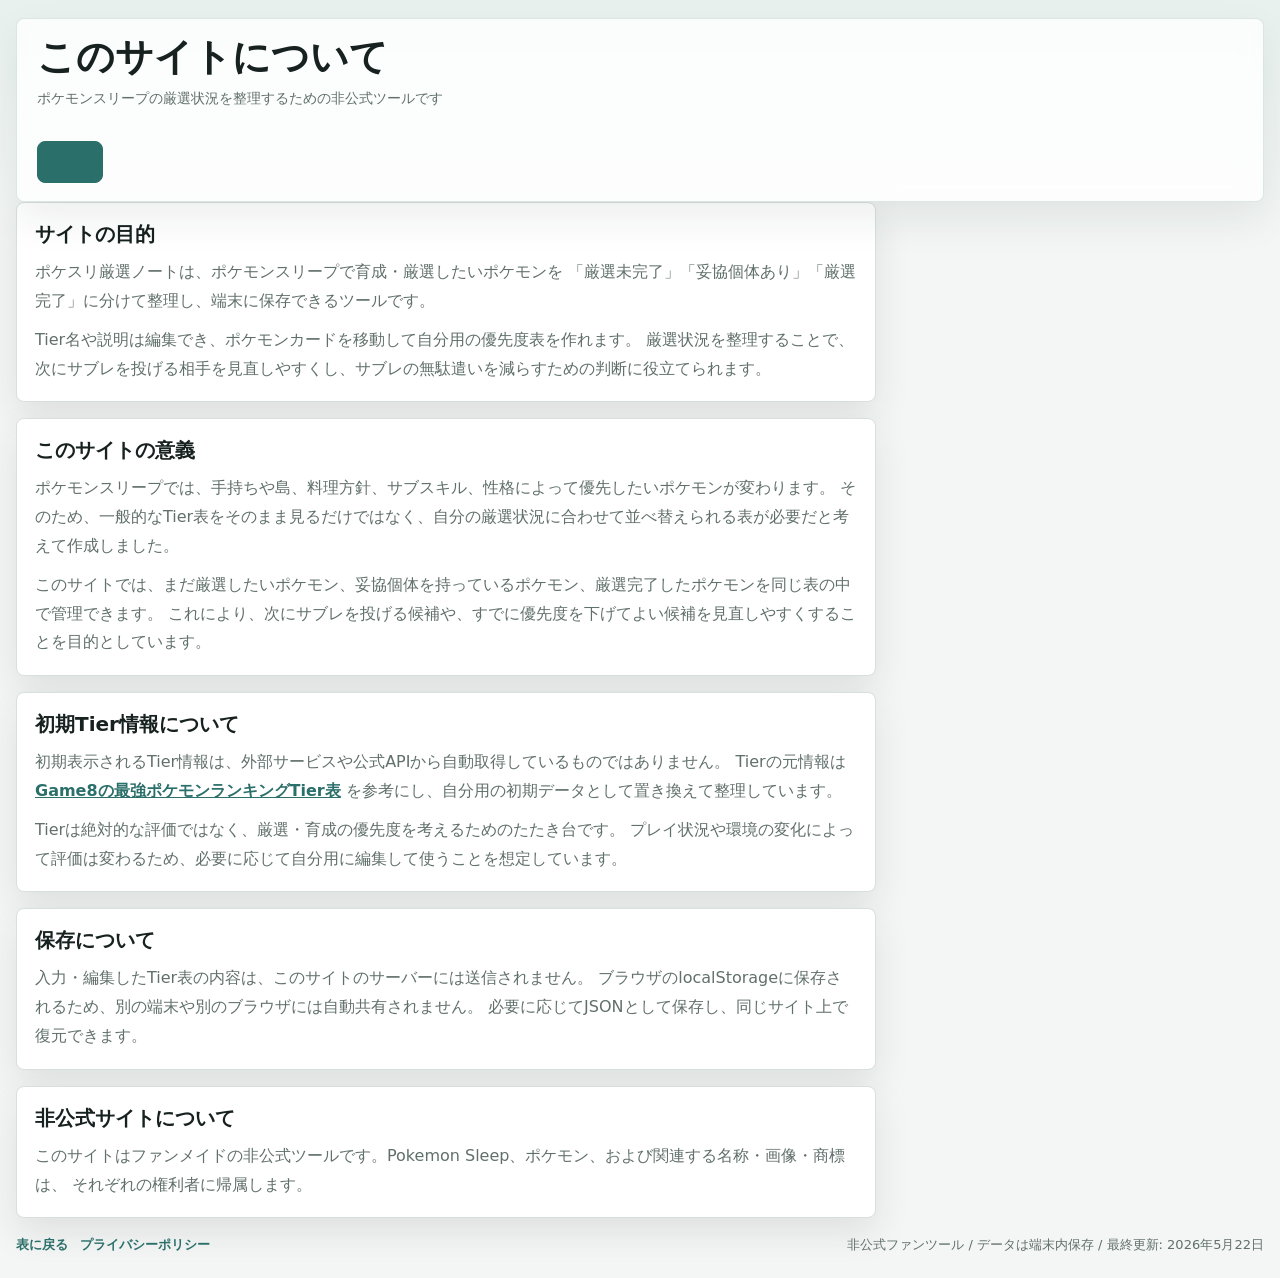
==== commit 5402b171: "Add AdSense auto ads script" ====
--- a/about.html
+++ b/about.html
@@ -5,6 +5,7 @@
     <meta name="viewport" content="width=device-width, initial-scale=1.0" />
     <title>このサイトについて | ポケスリ厳選ノート</title>
     <link rel="icon" href="assets/favicon.svg" type="image/svg+xml" />
+    <script async src="https://pagead2.googlesyndication.com/pagead/js/adsbygoogle.js?client=ca-pub-2435857317231554" crossorigin="anonymous"></script>
     <link rel="stylesheet" href="styles.css?v=20260522-2" />
   </head>
   <body>
--- a/styles.css
+++ b/styles.css
@@ -109,6 +109,13 @@
   font-weight: 700;
 }
 
+.header-actions {
+  display: flex;
+  flex-wrap: wrap;
+  gap: 8px;
+  margin-top: 14px;
+}
+
 .primary-button {
   background: var(--accent);
   border-color: var(--accent);
@@ -118,6 +125,20 @@
 .primary-button:hover {
   background: var(--accent-strong);
   border-color: var(--accent-strong);
+}
+
+.share-button {
+  min-height: 46px;
+  padding: 0 18px;
+  border-color: #d18d47;
+  background: #d8893c;
+  color: #ffffff;
+  box-shadow: 0 10px 22px rgba(198, 124, 63, 0.22);
+}
+
+.share-button:hover {
+  border-color: #b96d2c;
+  background: #c8752f;
 }
 
 .danger-button {
@@ -660,16 +681,29 @@
   font-weight: 800;
 }
 
+.candidate-count {
+  width: fit-content;
+  padding: 1px 6px;
+  border-radius: 999px;
+  background: var(--accent-soft);
+  color: var(--accent-strong);
+  font-size: 10px;
+  font-weight: 800;
+}
+
 .drop-hover {
   outline: 3px solid rgba(37, 111, 143, 0.28);
   outline-offset: -4px;
 }
 
 dialog {
-  width: min(460px, calc(100% - 24px));
+  width: min(1040px, calc(100% - 24px));
+  height: min(820px, calc(100dvh - 24px));
+  max-height: calc(100dvh - 24px);
   border: 0;
   border-radius: 8px;
   padding: 0;
+  overflow: hidden;
   box-shadow: 0 18px 48px rgba(0, 0, 0, 0.24);
 }
 
@@ -678,9 +712,14 @@
 }
 
 dialog form {
-  display: grid;
-  gap: 12px;
+  position: relative;
+  display: grid;
+  grid-template-rows: auto auto minmax(0, 1fr) auto;
+  gap: 14px;
+  height: 100%;
+  box-sizing: border-box;
   padding: 16px;
+  overflow: hidden;
   background: #f8fbfa;
 }
 
@@ -691,9 +730,15 @@
   gap: 12px;
 }
 
+.dialog-title-actions {
+  display: flex;
+  align-items: center;
+  gap: 10px;
+}
+
 dialog h2 {
   margin: 0;
-  font-size: 20px;
+  font-size: 22px;
 }
 
 .detail-link {
@@ -707,18 +752,111 @@
   text-decoration: underline;
 }
 
+.dialog-close-button {
+  width: 34px;
+  min-height: 34px;
+  padding: 0;
+  border-radius: 999px;
+  background: #ffffff;
+  color: var(--muted);
+  font-size: 18px;
+  line-height: 1;
+}
+
+.dialog-tabs {
+  display: grid;
+  grid-template-columns: repeat(2, minmax(0, 1fr));
+  gap: 6px;
+  padding: 4px;
+  border: 1px solid #d8e3e0;
+  border-radius: 8px;
+  background: #eaf2ef;
+}
+
+.dialog-tab {
+  display: inline-flex;
+  align-items: center;
+  justify-content: center;
+  gap: 8px;
+  min-height: 42px;
+  border: 0;
+  background: transparent;
+  color: var(--muted);
+  font-size: 13px;
+  font-weight: 900;
+}
+
+.dialog-tab.is-active {
+  background: #ffffff;
+  color: var(--accent-strong);
+  box-shadow: 0 1px 6px rgba(42, 72, 69, 0.12);
+}
+
+.dialog-tab-count {
+  display: inline-grid;
+  place-items: center;
+  min-width: 24px;
+  min-height: 22px;
+  padding: 0 7px;
+  border-radius: 999px;
+  background: var(--accent-soft);
+  color: var(--accent-strong);
+  font-size: 12px;
+}
+
+.dialog-tab-panel {
+  min-width: 0;
+  min-height: 0;
+  overflow: auto;
+}
+
+.dialog-tab-panel[hidden] {
+  display: none;
+}
+
+.detail-layout {
+  display: grid;
+  grid-template-columns: minmax(0, 1.1fr) minmax(300px, 0.9fr);
+  gap: 12px;
+  align-items: start;
+}
+
+.detail-card {
+  display: grid;
+  gap: 10px;
+  min-width: 0;
+  padding: 12px;
+  border: 1px solid var(--line);
+  border-radius: 8px;
+  background: #ffffff;
+}
+
+.detail-section-head {
+  display: flex;
+  align-items: center;
+  justify-content: space-between;
+  gap: 10px;
+}
+
+.detail-section-head h3 {
+  margin: 0;
+  color: var(--ink);
+  font-size: 14px;
+}
+
 .pokemon-info-fields {
   display: grid;
+  grid-template-columns: repeat(2, minmax(0, 1fr));
   gap: 10px;
+}
+
+.pokemon-info-item {
+  display: grid;
+  gap: 5px;
+  min-width: 0;
   padding: 10px;
-  border: 1px solid var(--line);
-  border-radius: 8px;
-  background: #ffffff;
-}
-
-.pokemon-info-item {
-  display: grid;
-  gap: 5px;
+  border-radius: 8px;
+  background: #f4f8f7;
 }
 
 .pokemon-info-fields span {
@@ -747,10 +885,438 @@
 
 .move-group-title {
   grid-column: 1 / -1;
-  padding-top: 4px;
+  padding: 8px 0 0;
   color: var(--muted);
   font-size: 12px;
   font-weight: 800;
+}
+
+.candidate-panel {
+  display: grid;
+  gap: 12px;
+  padding: 12px;
+  border: 1px solid var(--line);
+  border-radius: 8px;
+  background: #ffffff;
+}
+
+.candidate-panel-head {
+  display: flex;
+  align-items: center;
+  justify-content: space-between;
+  gap: 10px;
+}
+
+.candidate-panel h3 {
+  margin: 0;
+  font-size: 15px;
+}
+
+.candidate-panel-head button {
+  min-height: 34px;
+  padding: 0 10px;
+  background: var(--accent-soft);
+  color: var(--accent-strong);
+}
+
+.candidate-empty {
+  margin: 0;
+  color: var(--muted);
+  font-size: 13px;
+  line-height: 1.6;
+}
+
+.candidate-grid {
+  display: grid;
+  grid-template-columns: repeat(auto-fit, minmax(340px, 1fr));
+  gap: 12px;
+}
+
+.candidate-card {
+  display: grid;
+  gap: 12px;
+  min-width: 0;
+  padding: 12px;
+  border: 1px solid var(--line);
+  border-radius: 8px;
+  background: #ffffff;
+}
+
+.candidate-card-head {
+  display: grid;
+  grid-template-columns: minmax(0, 1fr) 34px;
+  gap: 8px;
+  align-items: start;
+}
+
+.candidate-card-head button {
+  min-height: 34px;
+  padding: 0;
+  color: var(--danger);
+}
+
+.candidate-title-fields {
+  display: grid;
+  grid-template-columns: minmax(0, 1fr) 112px;
+  gap: 8px;
+}
+
+.candidate-card-section {
+  display: grid;
+  gap: 8px;
+  min-width: 0;
+  padding: 10px;
+  border: 1px solid #dde8e4;
+  border-radius: 8px;
+  background: #f8fbfa;
+}
+
+.candidate-card-section h4 {
+  margin: 0;
+  color: var(--accent-strong);
+  font-size: 12px;
+  font-weight: 900;
+}
+
+.candidate-card-section-body {
+  display: grid;
+  gap: 8px;
+  min-width: 0;
+}
+
+.candidate-ingredient-grid .candidate-card-section-body {
+  grid-template-columns: repeat(3, minmax(0, 1fr));
+}
+
+.candidate-subskill-grid .candidate-card-section-body {
+  grid-template-columns: repeat(2, minmax(0, 1fr));
+}
+
+.candidate-field {
+  display: grid;
+  gap: 5px;
+  min-width: 0;
+}
+
+.candidate-field span {
+  color: var(--muted);
+  font-size: 11px;
+  font-weight: 800;
+}
+
+.candidate-effect {
+  min-height: 15px;
+  color: var(--muted);
+  font-size: 11px;
+  font-weight: 700;
+  line-height: 1.45;
+}
+
+.candidate-field input,
+.candidate-field textarea,
+.candidate-field select,
+.candidate-field output,
+.candidate-picker-button,
+.candidate-card select,
+.candidate-card-head input {
+  width: 100%;
+  min-height: 34px;
+  border: 1px solid var(--line);
+  border-radius: 6px;
+  padding: 0 8px;
+  background: #ffffff;
+  color: var(--ink);
+  font: inherit;
+  font-size: 13px;
+}
+
+.candidate-picker-button {
+  display: flex;
+  align-items: center;
+  justify-content: flex-start;
+  min-width: 0;
+  text-align: left;
+  overflow: hidden;
+  text-overflow: ellipsis;
+  white-space: nowrap;
+}
+
+.candidate-picker-button.is-placeholder {
+  color: var(--muted);
+  font-weight: 700;
+}
+
+.candidate-field output {
+  display: grid;
+  align-items: center;
+  background: #eef3f1;
+  color: var(--muted);
+  font-weight: 800;
+}
+
+.candidate-totals {
+  display: grid;
+  grid-template-columns: repeat(3, minmax(0, 1fr));
+  gap: 8px;
+  padding: 0;
+  border: 1px solid #cfe0dc;
+  border-radius: 8px;
+  background: #ffffff;
+  overflow: hidden;
+}
+
+.candidate-total-row {
+  display: grid;
+  gap: 4px;
+  align-items: start;
+  min-width: 0;
+  padding: 8px;
+  background: #eef7f5;
+}
+
+.candidate-total-level {
+  width: fit-content;
+  padding: 2px 7px;
+  border-radius: 999px;
+  background: var(--accent);
+  color: #ffffff;
+  font-size: 10px;
+  font-weight: 900;
+}
+
+.candidate-total-row p {
+  margin: 0;
+  color: var(--accent-strong);
+  font-size: 11px;
+  font-weight: 800;
+  line-height: 1.45;
+}
+
+.candidate-field textarea {
+  min-height: 56px;
+  padding: 8px;
+  resize: vertical;
+  line-height: 1.5;
+}
+
+.subskill-select.subskill-gold {
+  border-color: #d0a13f;
+  background: #fff4cc;
+}
+
+.subskill-select.subskill-blue {
+  border-color: #5e91c9;
+  background: #e4f0ff;
+}
+
+.subskill-select.subskill-white {
+  border-color: #c9d1d6;
+  background: #ffffff;
+}
+
+.choice-panel-overlay {
+  position: absolute;
+  inset: 0;
+  z-index: 2147483647;
+  display: grid;
+  place-items: center;
+  padding: 16px;
+  background: rgba(18, 22, 27, 0.46);
+}
+
+.choice-panel-overlay.is-global {
+  position: fixed;
+}
+
+.choice-panel {
+  display: grid;
+  gap: 16px;
+  width: min(560px, 100%);
+  max-height: min(760px, calc(100dvh - 32px));
+  padding: 24px;
+  overflow: auto;
+  border-radius: 8px;
+  background: #ffffff;
+  box-shadow: 0 24px 64px rgba(0, 0, 0, 0.28);
+}
+
+.choice-panel h2 {
+  margin: 0;
+  color: var(--ink);
+  font-size: 24px;
+  line-height: 1.45;
+}
+
+.choice-panel-body {
+  display: grid;
+  gap: 16px;
+}
+
+.choice-panel-section {
+  display: grid;
+  gap: 8px;
+}
+
+.choice-panel-section h3 {
+  display: flex;
+  align-items: center;
+  gap: 8px;
+  margin: 0;
+  color: var(--ink);
+  font-size: 18px;
+  font-weight: 800;
+}
+
+.choice-panel-section h3 span {
+  color: #ef6464;
+  font-size: 18px;
+}
+
+.choice-panel-grid {
+  display: grid;
+  grid-template-columns: repeat(2, minmax(0, 1fr));
+  gap: 8px;
+}
+
+.subskill-level-bar {
+  display: grid;
+  grid-template-columns: repeat(5, minmax(0, 1fr));
+  gap: 8px;
+  padding: 8px;
+  border: 1px solid #d8e3e0;
+  border-radius: 8px;
+  background: #f3f8f6;
+}
+
+.subskill-level-button {
+  display: grid;
+  gap: 3px;
+  min-width: 0;
+  min-height: 54px;
+  padding: 7px;
+  border-color: #cfdad7;
+  background: #ffffff;
+  color: var(--ink);
+}
+
+.subskill-level-button span,
+.subskill-level-button small {
+  min-width: 0;
+  overflow: hidden;
+  text-overflow: ellipsis;
+  white-space: nowrap;
+}
+
+.subskill-level-button span {
+  font-size: 12px;
+  font-weight: 900;
+}
+
+.subskill-level-button small {
+  color: var(--muted);
+  font-size: 10px;
+  font-weight: 800;
+}
+
+.subskill-level-button.is-active {
+  border-color: var(--accent);
+  background: var(--accent);
+  color: #ffffff;
+}
+
+.subskill-level-button.is-active small {
+  color: rgba(255, 255, 255, 0.84);
+}
+
+.choice-panel-button {
+  position: relative;
+  display: flex;
+  align-items: center;
+  justify-content: center;
+  min-width: 0;
+  min-height: 36px;
+  padding: 0 12px;
+  border-color: #cfd6d9;
+  background: #f7f7f7;
+  color: var(--ink);
+  font-weight: 800;
+}
+
+.choice-panel-button span {
+  min-width: 0;
+  overflow: hidden;
+  text-overflow: ellipsis;
+  white-space: nowrap;
+}
+
+.choice-panel-button em {
+  flex: 0 0 auto;
+  color: #ef6464;
+  font-size: 12px;
+  font-style: normal;
+  font-weight: 900;
+  white-space: nowrap;
+}
+
+.choice-panel-button.nature-choice {
+  justify-content: space-between;
+  gap: 10px;
+}
+
+.choice-panel-button small {
+  position: absolute;
+  top: -9px;
+  right: -7px;
+  display: grid;
+  place-items: center;
+  min-width: 27px;
+  min-height: 27px;
+  padding: 0 5px;
+  border: 2px solid #ffffff;
+  border-radius: 999px;
+  background: #35d174;
+  color: #ffffff;
+  font-size: 13px;
+  font-weight: 900;
+}
+
+.choice-panel-button.is-selected {
+  border-color: var(--accent);
+  box-shadow: 0 0 0 2px rgba(43, 111, 106, 0.18);
+}
+
+.choice-panel-button.subskill-gold {
+  background: #ffec7c;
+  border-color: #d8bd45;
+}
+
+.choice-panel-button.subskill-blue {
+  background: #dff0fb;
+  border-color: #9fc4dc;
+}
+
+.choice-panel-button.subskill-white {
+  background: #f7f7f7;
+  border-color: #d2d2d2;
+}
+
+.choice-panel-footer {
+  display: flex;
+  justify-content: flex-end;
+  gap: 10px;
+}
+
+.choice-panel-footer button {
+  min-height: 38px;
+  padding: 0 12px;
+  border: 0;
+  background: transparent;
+  color: var(--accent);
+}
+
+.dialog-footer {
+  display: flex;
+  justify-content: flex-end;
 }
 
 @media (max-width: 860px) {
@@ -831,13 +1397,24 @@
   }
 
   dialog {
-    width: min(520px, calc(100% - 16px));
+    width: min(560px, calc(100% - 16px));
+    height: min(720px, calc(100dvh - 16px));
   }
 
   dialog form {
     padding: 12px;
   }
 
+  .dialog-title-row {
+    align-items: start;
+  }
+
+  .dialog-tabs,
+  .detail-layout,
+  .pokemon-info-fields {
+    grid-template-columns: 1fr;
+  }
+
   .move-targets {
     grid-template-columns: 1fr 1fr;
   }
@@ -845,4 +1422,24 @@
   .move-targets button {
     min-height: 46px;
   }
-}
+
+  .candidate-grid {
+    grid-template-columns: 1fr;
+  }
+
+  .candidate-title-fields,
+  .candidate-ingredient-grid .candidate-card-section-body,
+  .candidate-subskill-grid .candidate-card-section-body,
+  .candidate-totals,
+  .choice-panel-grid {
+    grid-template-columns: 1fr;
+  }
+
+  .choice-panel {
+    padding: 20px;
+  }
+
+  .choice-panel h2 {
+    font-size: 22px;
+  }
+}
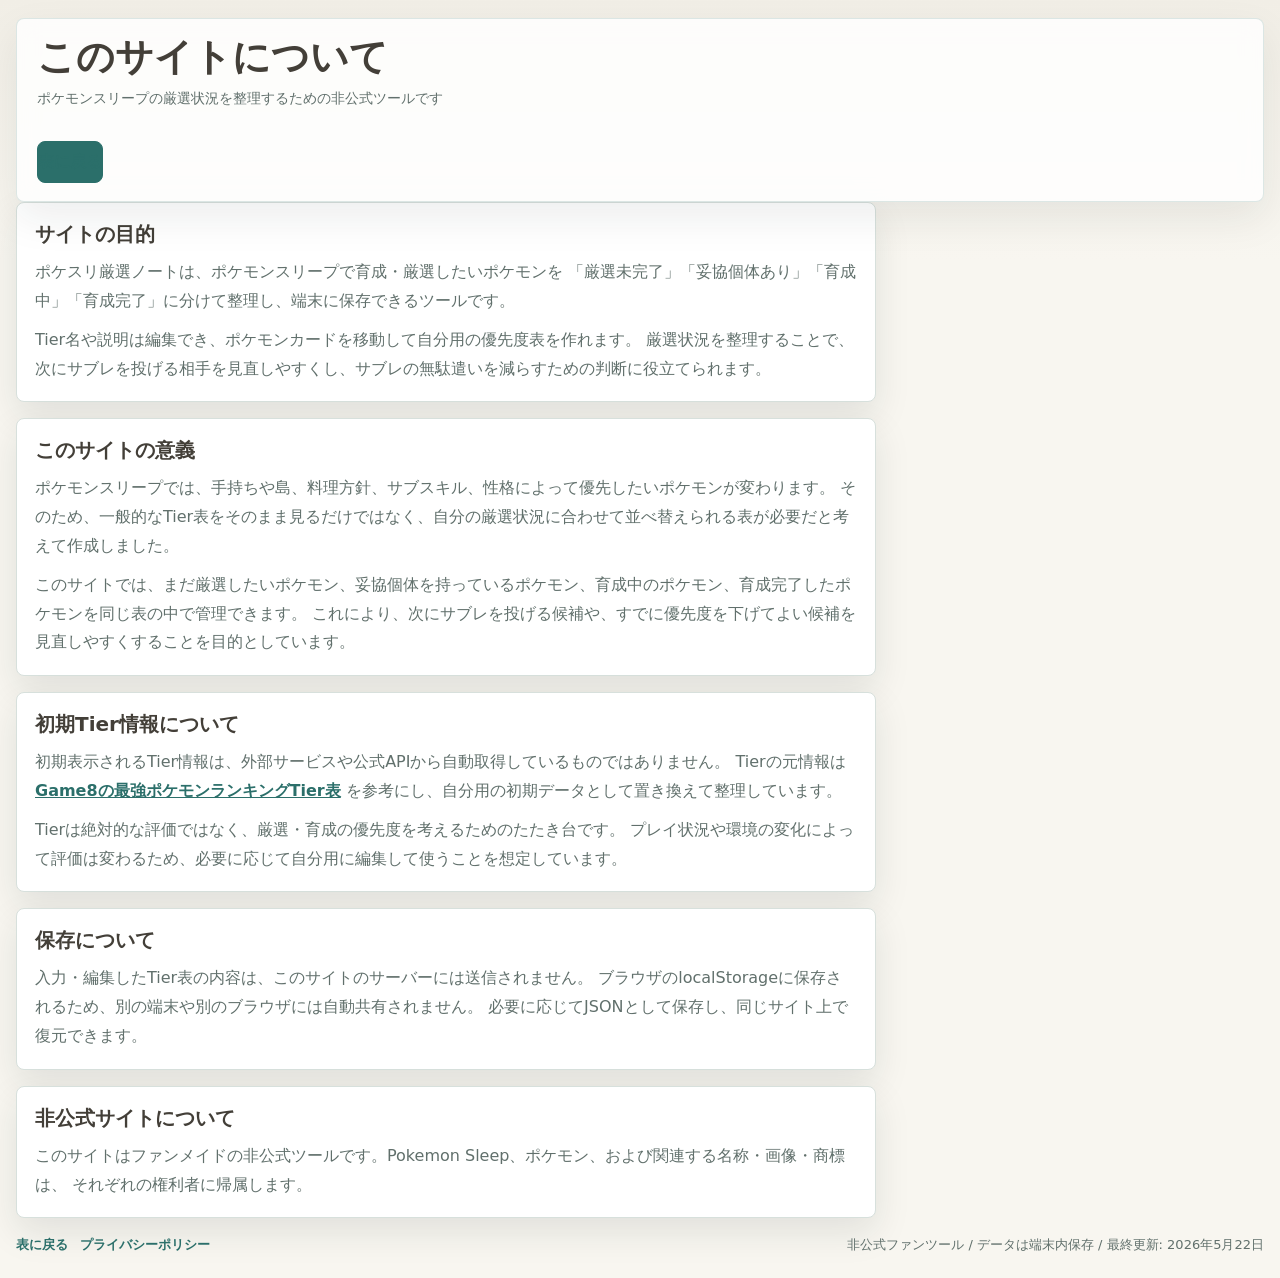
==== commit ea85d522: "Split completed status into training states" ====
--- a/about.html
+++ b/about.html
@@ -6,7 +6,7 @@
     <title>このサイトについて | ポケスリ厳選ノート</title>
     <link rel="icon" href="assets/favicon.svg" type="image/svg+xml" />
     <script async src="https://pagead2.googlesyndication.com/pagead/js/adsbygoogle.js?client=ca-pub-2435857317231554" crossorigin="anonymous"></script>
-    <link rel="stylesheet" href="styles.css?v=20260522-2" />
+    <link rel="stylesheet" href="styles.css?v=20260527-2" />
   </head>
   <body>
     <div class="app-shell">
@@ -25,7 +25,7 @@
           <h2>サイトの目的</h2>
           <p>
             ポケスリ厳選ノートは、ポケモンスリープで育成・厳選したいポケモンを
-            「厳選未完了」「妥協個体あり」「厳選完了」に分けて整理し、端末に保存できるツールです。
+            「厳選未完了」「妥協個体あり」「育成中」「育成完了」に分けて整理し、端末に保存できるツールです。
           </p>
           <p>
             Tier名や説明は編集でき、ポケモンカードを移動して自分用の優先度表を作れます。
@@ -40,7 +40,7 @@
             そのため、一般的なTier表をそのまま見るだけではなく、自分の厳選状況に合わせて並べ替えられる表が必要だと考えて作成しました。
           </p>
           <p>
-            このサイトでは、まだ厳選したいポケモン、妥協個体を持っているポケモン、厳選完了したポケモンを同じ表の中で管理できます。
+            このサイトでは、まだ厳選したいポケモン、妥協個体を持っているポケモン、育成中のポケモン、育成完了したポケモンを同じ表の中で管理できます。
             これにより、次にサブレを投げる候補や、すでに優先度を下げてよい候補を見直しやすくすることを目的としています。
           </p>
         </section>
--- a/styles.css
+++ b/styles.css
@@ -1,10 +1,10 @@
 :root {
   color-scheme: light;
   --tier-label-width: 96px;
-  --bg: #f4f6f5;
+  --bg: #f8f6f0;
   --surface: #ffffff;
   --surface-2: #edf2ef;
-  --ink: #17211f;
+  --ink: #433f38;
   --muted: #61706c;
   --line: #d7e0dc;
   --accent: #2b6f6a;
@@ -22,7 +22,7 @@
 body {
   margin: 0;
   background:
-    linear-gradient(180deg, #e8f1ee 0, #f4f6f5 260px),
+    linear-gradient(180deg, #f1eee6 0, #f8f6f0 260px),
     var(--bg);
   color: var(--ink);
   font-family: system-ui, -apple-system, BlinkMacSystemFont, "Segoe UI", sans-serif;
@@ -151,6 +151,15 @@
   max-width: 860px;
 }
 
+.site-guide {
+  max-width: none;
+  margin-top: 18px;
+}
+
+.site-guide section {
+  box-shadow: none;
+}
+
 .content-page section {
   background: var(--surface);
   border: 1px solid var(--line);
@@ -244,7 +253,7 @@
 
 .board-column {
   display: block;
-  min-width: 980px;
+  min-width: 1240px;
 }
 
 .tier-panel,
@@ -288,12 +297,114 @@
   padding: 0;
 }
 
+.snack-legend {
+  display: flex;
+  flex-wrap: wrap;
+  align-items: center;
+  gap: 8px;
+  padding: 10px 12px;
+  border-bottom: 1px solid var(--line);
+  background: #f8fbfa;
+  color: var(--muted);
+  font-size: 12px;
+  font-weight: 800;
+}
+
+.snack-preset-field {
+  display: inline-flex;
+  align-items: center;
+  gap: 6px;
+  margin-left: auto;
+  color: var(--ink);
+  white-space: nowrap;
+}
+
+.snack-preset-field select {
+  min-height: 30px;
+  border: 1px solid var(--line);
+  border-radius: 6px;
+  background: #ffffff;
+  color: var(--ink);
+  font: inherit;
+  font-size: 12px;
+}
+
+.snack-legend-chip {
+  display: inline-flex;
+  align-items: center;
+  gap: 6px;
+  min-height: 24px;
+  padding: 0 8px;
+  border: 1px solid #cfdbd8;
+  border-radius: 999px;
+  background: #ffffff;
+  color: var(--ink);
+  white-space: nowrap;
+}
+
+.snack-legend-chip::before {
+  content: "";
+  width: 16px;
+  height: 16px;
+  border: 1px solid #b8c9c5;
+  border-radius: 4px;
+  background: var(--legend-color);
+}
+
+.snack-rule-editor {
+  flex-basis: 100%;
+}
+
+.snack-rule-editor summary {
+  width: fit-content;
+  cursor: pointer;
+  color: var(--accent);
+  font-size: 12px;
+  font-weight: 900;
+}
+
+.snack-rule-grid {
+  display: grid;
+  grid-template-columns: minmax(52px, 0.8fr) repeat(4, minmax(76px, 1fr));
+  gap: 6px;
+  align-items: center;
+  margin-top: 8px;
+  padding: 8px;
+  border: 1px solid var(--line);
+  border-radius: 8px;
+  background: #ffffff;
+}
+
+.snack-rule-grid-head {
+  color: var(--muted);
+  font-size: 11px;
+  font-weight: 900;
+  text-align: center;
+}
+
+.snack-rule-grid strong {
+  color: var(--ink);
+  font-size: 12px;
+  text-align: center;
+}
+
+.snack-rule-grid select {
+  width: 100%;
+  min-height: 30px;
+  border: 1px solid var(--line);
+  border-radius: 6px;
+  background: #ffffff;
+  color: var(--ink);
+  font: inherit;
+  font-size: 12px;
+}
+
 .tier-table-header {
   display: grid;
-  grid-template-columns: var(--tier-label-width) minmax(220px, 1fr) minmax(220px, 1fr) minmax(220px, 1fr) 36px;
+  grid-template-columns: var(--tier-label-width) repeat(4, minmax(190px, 1fr)) 36px;
   min-height: 42px;
   border-bottom: 1px solid var(--line);
-  background: #213632;
+  background: #5d5850;
   color: #f8fbfa;
   font-size: 12px;
   font-weight: 800;
@@ -430,7 +541,7 @@
 
 .tier-row {
   display: grid;
-  grid-template-columns: var(--tier-label-width) minmax(220px, 1fr) minmax(220px, 1fr) minmax(220px, 1fr) 36px;
+  grid-template-columns: var(--tier-label-width) repeat(4, minmax(190px, 1fr)) 36px;
   min-height: 104px;
   border: 1px solid var(--line);
   border-width: 0 0 1px;
@@ -460,32 +571,12 @@
   border: 0;
   border-radius: 4px;
   background: rgba(255, 255, 255, 0.76);
-  color: #101820;
+  color: var(--ink);
   text-align: center;
   font-size: 22px;
   font-weight: 800;
 }
 
-.tier-label .tier-description-input {
-  appearance: none;
-  margin-top: 6px;
-  width: 100%;
-  min-height: 44px;
-  border: 0;
-  border-radius: 0;
-  background: transparent;
-  background-color: transparent;
-  box-shadow: none;
-  padding: 1px 0 2px;
-  font-size: 12px;
-  font-weight: 700;
-  line-height: 1.35;
-  resize: none;
-  overflow: hidden;
-  overflow-wrap: anywhere;
-  text-align: center;
-}
-
 .tier-dropzone {
   display: flex;
   flex-wrap: wrap;
@@ -494,7 +585,7 @@
   min-height: 104px;
   padding: 8px;
   border-right: 1px solid var(--line);
-  background: rgba(255, 255, 255, 0.38);
+  background: var(--snack-cell-color, rgba(255, 255, 255, 0.38));
 }
 
 .tier-actions {
@@ -529,7 +620,8 @@
 
 #poolCount,
 #compromiseCount,
-#finishedCount {
+#trainingCount,
+#trainedCount {
   color: var(--muted);
   font-size: 13px;
 }
@@ -595,17 +687,6 @@
   background: rgba(255, 255, 255, 0.72);
   font-size: 22px;
   font-weight: 800;
-}
-
-.finished-description {
-  width: 100%;
-  margin-top: 6px;
-  color: #101820;
-  font-size: 11px;
-  font-weight: 700;
-  line-height: 1.2;
-  overflow-wrap: anywhere;
-  text-align: center;
 }
 
 .compact-row .pokemon-card {
@@ -1353,7 +1434,8 @@
   }
 
   .status-column,
-  .finished-panel,
+  .training-panel,
+  .trained-panel,
   .compromise-panel {
     position: relative;
     top: auto;
@@ -1365,8 +1447,16 @@
     grid-template-columns: 1fr;
   }
 
+  .snack-preset-field {
+    margin-left: 0;
+  }
+
+  .snack-rule-grid {
+    grid-template-columns: minmax(44px, 0.7fr) repeat(4, minmax(64px, 1fr));
+  }
+
   .tier-row {
-    grid-template-columns: var(--tier-label-width) minmax(190px, 1fr) minmax(190px, 1fr) minmax(190px, 1fr) 36px;
+    grid-template-columns: var(--tier-label-width) repeat(4, minmax(180px, 1fr)) 36px;
     min-height: 104px;
   }
 
